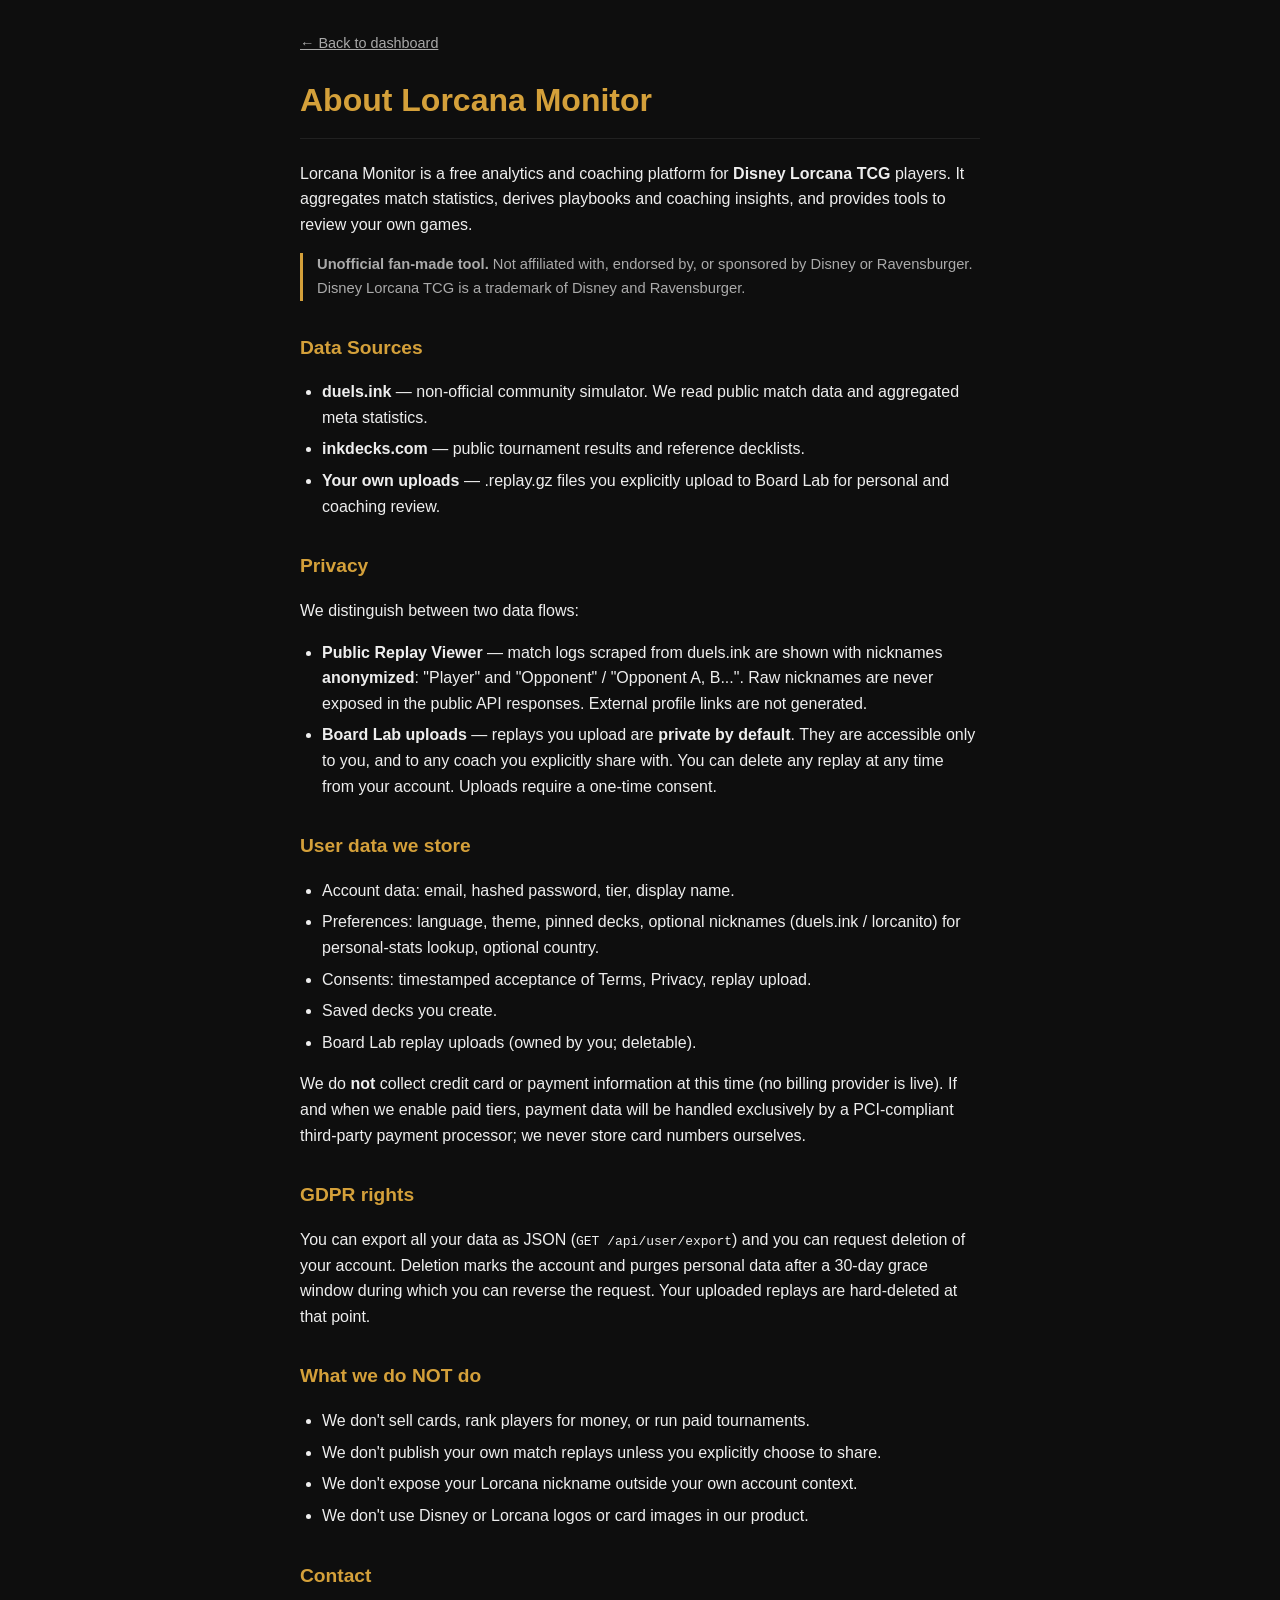
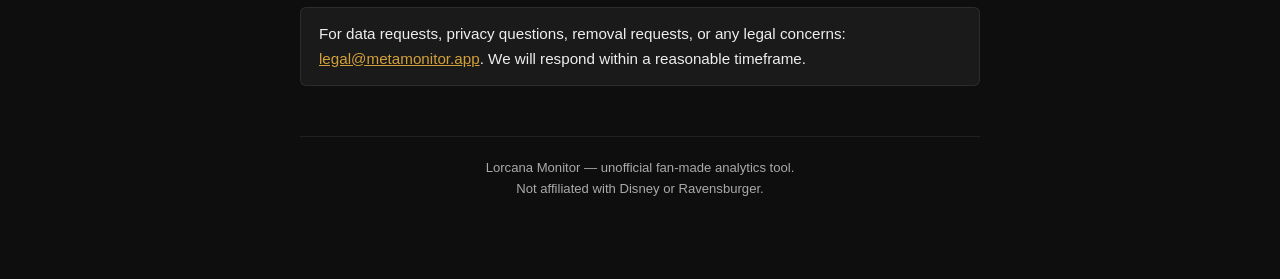
==== frontend/about.html @ 5d986e55 "privacy(§24): add disclaimer footer + /about.html page (legacy frontend) dashboard.html: - Footer no" ====
<!DOCTYPE html>
<html lang="en">
<head>
<meta charset="UTF-8">
<meta name="viewport" content="width=device-width, initial-scale=1.0">
<title>About — Lorcana Monitor</title>
<meta name="description" content="Lorcana Monitor is an unofficial fan-made analytics tool for Disney Lorcana TCG. Privacy policy and data sources.">
<link rel="icon" href="/icon-192.svg">
<style>
  :root {
    --bg0: #0e0e0e;
    --bg1: #1a1a1a;
    --text: #eee;
    --text2: #aaa;
    --gold: #D4A03A;
    --border: rgba(255,255,255,0.08);
  }
  * { box-sizing: border-box; }
  body {
    margin: 0;
    padding: 0;
    background: var(--bg0);
    color: var(--text);
    font-family: -apple-system, BlinkMacSystemFont, "Segoe UI", Roboto, sans-serif;
    line-height: 1.6;
  }
  .wrap {
    max-width: 720px;
    margin: 0 auto;
    padding: 32px 20px 80px;
  }
  h1 {
    color: var(--gold);
    border-bottom: 1px solid var(--border);
    padding-bottom: 12px;
    margin-top: 0;
  }
  h2 {
    color: var(--gold);
    margin-top: 32px;
    font-size: 1.2em;
  }
  a { color: var(--gold); }
  a:hover { opacity: 0.85; }
  .hdr {
    display: flex;
    align-items: center;
    gap: 10px;
    margin-bottom: 20px;
    color: var(--text2);
    font-size: 0.9em;
  }
  .hdr a { color: var(--text2); }
  ul { padding-left: 22px; }
  li { margin-bottom: 6px; }
  .box {
    background: var(--bg1);
    border: 1px solid var(--border);
    border-radius: 6px;
    padding: 14px 18px;
    margin: 16px 0;
    font-size: 0.95em;
  }
  .disclaimer {
    border-left: 3px solid var(--gold);
    padding-left: 14px;
    color: var(--text2);
    font-size: 0.92em;
    margin: 16px 0;
  }
  footer {
    text-align: center;
    margin-top: 50px;
    padding-top: 20px;
    border-top: 1px solid var(--border);
    color: var(--text2);
    font-size: 0.82em;
  }
</style>
</head>
<body>
<div class="wrap">
  <div class="hdr">
    <a href="/">&larr; Back to dashboard</a>
  </div>

  <h1>About Lorcana Monitor</h1>

  <p>
    Lorcana Monitor is a free analytics and coaching platform for
    <strong>Disney Lorcana TCG</strong> players. It aggregates match statistics,
    derives playbooks and coaching insights, and provides tools to review your
    own games.
  </p>

  <div class="disclaimer">
    <strong>Unofficial fan-made tool.</strong> Not affiliated with, endorsed by,
    or sponsored by Disney or Ravensburger. Disney Lorcana TCG is a trademark of
    Disney and Ravensburger.
  </div>

  <h2>Data Sources</h2>
  <ul>
    <li><strong>duels.ink</strong> — non-official community simulator. We read public match data and aggregated meta statistics.</li>
    <li><strong>inkdecks.com</strong> — public tournament results and reference decklists.</li>
    <li><strong>Your own uploads</strong> — .replay.gz files you explicitly upload to Board Lab for personal and coaching review.</li>
  </ul>

  <h2>Privacy</h2>
  <p>We distinguish between two data flows:</p>
  <ul>
    <li><strong>Public Replay Viewer</strong> — match logs scraped from duels.ink
      are shown with nicknames <strong>anonymized</strong>: "Player" and
      "Opponent" / "Opponent A, B...". Raw nicknames are never exposed in the
      public API responses. External profile links are not generated.</li>
    <li><strong>Board Lab uploads</strong> — replays you upload are
      <strong>private by default</strong>. They are accessible only to you, and
      to any coach you explicitly share with. You can delete any replay at any
      time from your account. Uploads require a one-time consent.</li>
  </ul>

  <h2>User data we store</h2>
  <ul>
    <li>Account data: email, hashed password, tier, display name.</li>
    <li>Preferences: language, theme, pinned decks, optional nicknames (duels.ink / lorcanito) for personal-stats lookup, optional country.</li>
    <li>Consents: timestamped acceptance of Terms, Privacy, replay upload.</li>
    <li>Saved decks you create.</li>
    <li>Board Lab replay uploads (owned by you; deletable).</li>
  </ul>
  <p>
    We do <strong>not</strong> collect credit card or payment information
    at this time (no billing provider is live). If and when we enable paid
    tiers, payment data will be handled exclusively by a PCI-compliant
    third-party payment processor; we never store card numbers ourselves.
  </p>

  <h2>GDPR rights</h2>
  <p>
    You can export all your data as JSON (<code>GET /api/user/export</code>)
    and you can request deletion of your account. Deletion marks the account
    and purges personal data after a 30-day grace window during which you can
    reverse the request. Your uploaded replays are hard-deleted at that point.
  </p>

  <h2>What we do NOT do</h2>
  <ul>
    <li>We don't sell cards, rank players for money, or run paid tournaments.</li>
    <li>We don't publish your own match replays unless you explicitly choose to share.</li>
    <li>We don't expose your Lorcana nickname outside your own account context.</li>
    <li>We don't use Disney or Lorcana logos or card images in our product.</li>
  </ul>

  <h2>Contact</h2>
  <div class="box">
    For data requests, privacy questions, removal requests, or any legal
    concerns: <a href="mailto:legal@metamonitor.app">legal@metamonitor.app</a>.
    We will respond within a reasonable timeframe.
  </div>

  <footer>
    Lorcana Monitor — unofficial fan-made analytics tool.<br>
    Not affiliated with Disney or Ravensburger.
  </footer>
</div>
</body>
</html>
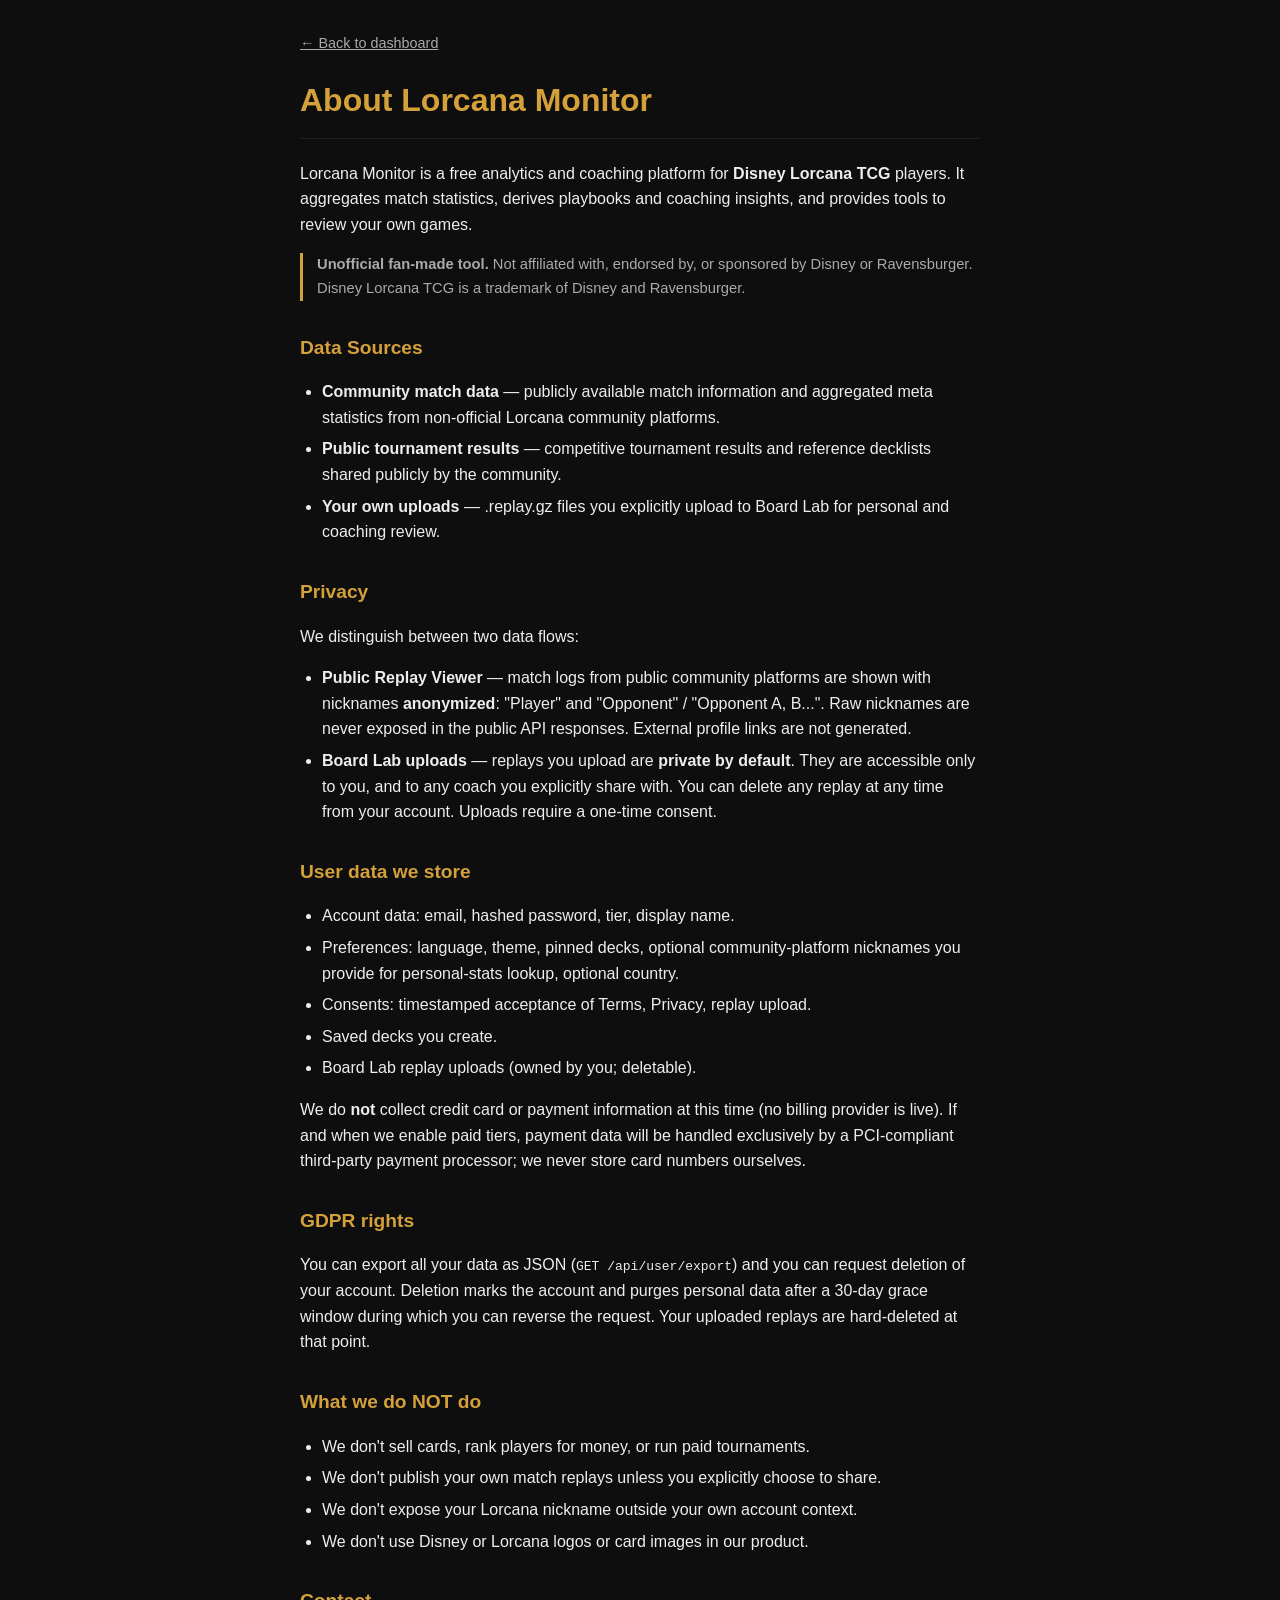
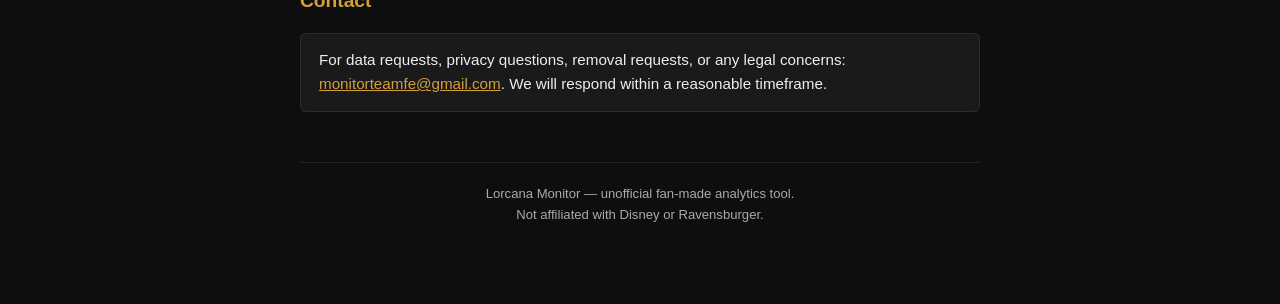
==== commit 1c2d5b9d: "privacy(§24): genericize data-source naming + swap legal email - about.html + dashboard info popup n" ====
--- a/frontend/about.html
+++ b/frontend/about.html
@@ -101,16 +101,16 @@
 
   <h2>Data Sources</h2>
   <ul>
-    <li><strong>duels.ink</strong> — non-official community simulator. We read public match data and aggregated meta statistics.</li>
-    <li><strong>inkdecks.com</strong> — public tournament results and reference decklists.</li>
+    <li><strong>Community match data</strong> — publicly available match information and aggregated meta statistics from non-official Lorcana community platforms.</li>
+    <li><strong>Public tournament results</strong> — competitive tournament results and reference decklists shared publicly by the community.</li>
     <li><strong>Your own uploads</strong> — .replay.gz files you explicitly upload to Board Lab for personal and coaching review.</li>
   </ul>
 
   <h2>Privacy</h2>
   <p>We distinguish between two data flows:</p>
   <ul>
-    <li><strong>Public Replay Viewer</strong> — match logs scraped from duels.ink
-      are shown with nicknames <strong>anonymized</strong>: "Player" and
+    <li><strong>Public Replay Viewer</strong> — match logs from public community
+      platforms are shown with nicknames <strong>anonymized</strong>: "Player" and
       "Opponent" / "Opponent A, B...". Raw nicknames are never exposed in the
       public API responses. External profile links are not generated.</li>
     <li><strong>Board Lab uploads</strong> — replays you upload are
@@ -122,7 +122,7 @@
   <h2>User data we store</h2>
   <ul>
     <li>Account data: email, hashed password, tier, display name.</li>
-    <li>Preferences: language, theme, pinned decks, optional nicknames (duels.ink / lorcanito) for personal-stats lookup, optional country.</li>
+    <li>Preferences: language, theme, pinned decks, optional community-platform nicknames you provide for personal-stats lookup, optional country.</li>
     <li>Consents: timestamped acceptance of Terms, Privacy, replay upload.</li>
     <li>Saved decks you create.</li>
     <li>Board Lab replay uploads (owned by you; deletable).</li>
@@ -153,7 +153,7 @@
   <h2>Contact</h2>
   <div class="box">
     For data requests, privacy questions, removal requests, or any legal
-    concerns: <a href="mailto:legal@metamonitor.app">legal@metamonitor.app</a>.
+    concerns: <a href="mailto:monitorteamfe@gmail.com">monitorteamfe@gmail.com</a>.
     We will respond within a reasonable timeframe.
   </div>
 
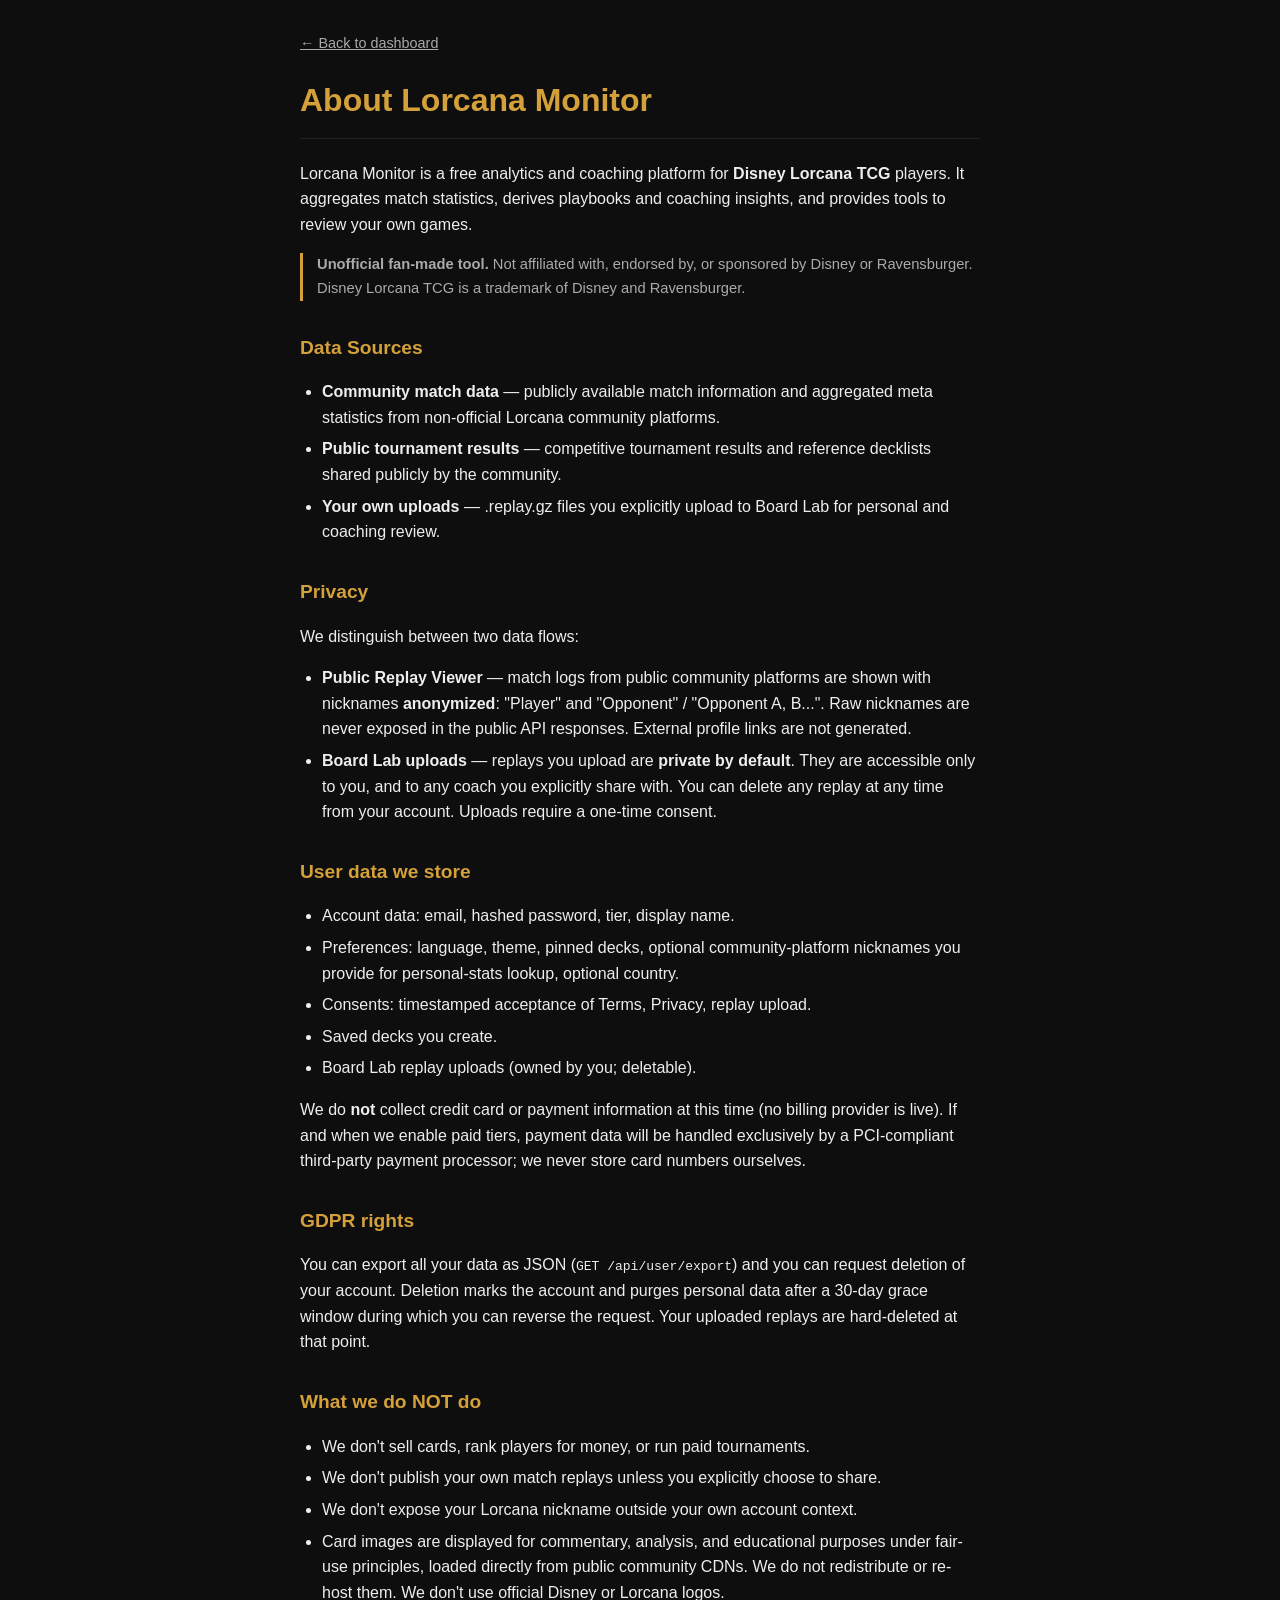
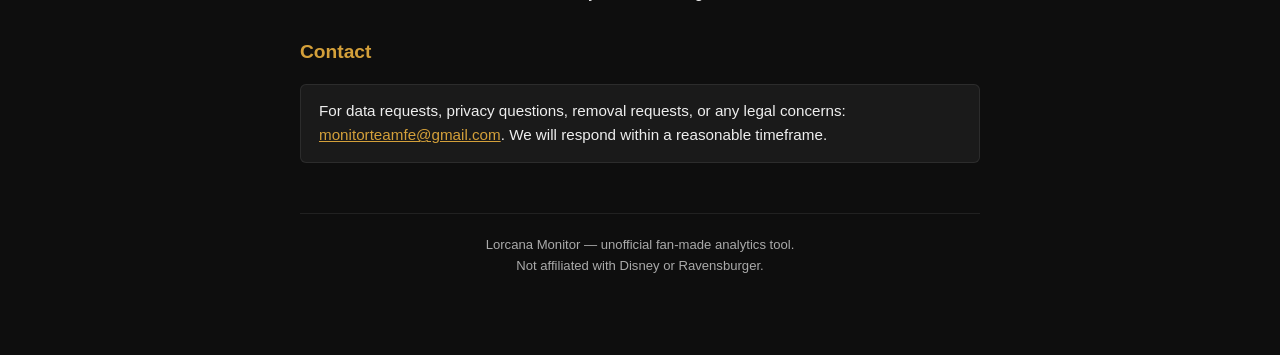
==== commit d13fdc92: "privacy(§24): fix false card-images claim + scrub MMR/ELO from info popup - about.html: prev claimed" ====
--- a/frontend/about.html
+++ b/frontend/about.html
@@ -147,7 +147,7 @@
     <li>We don't sell cards, rank players for money, or run paid tournaments.</li>
     <li>We don't publish your own match replays unless you explicitly choose to share.</li>
     <li>We don't expose your Lorcana nickname outside your own account context.</li>
-    <li>We don't use Disney or Lorcana logos or card images in our product.</li>
+    <li>Card images are displayed for commentary, analysis, and educational purposes under fair-use principles, loaded directly from public community CDNs. We do not redistribute or re-host them. We don't use official Disney or Lorcana logos.</li>
   </ul>
 
   <h2>Contact</h2>
